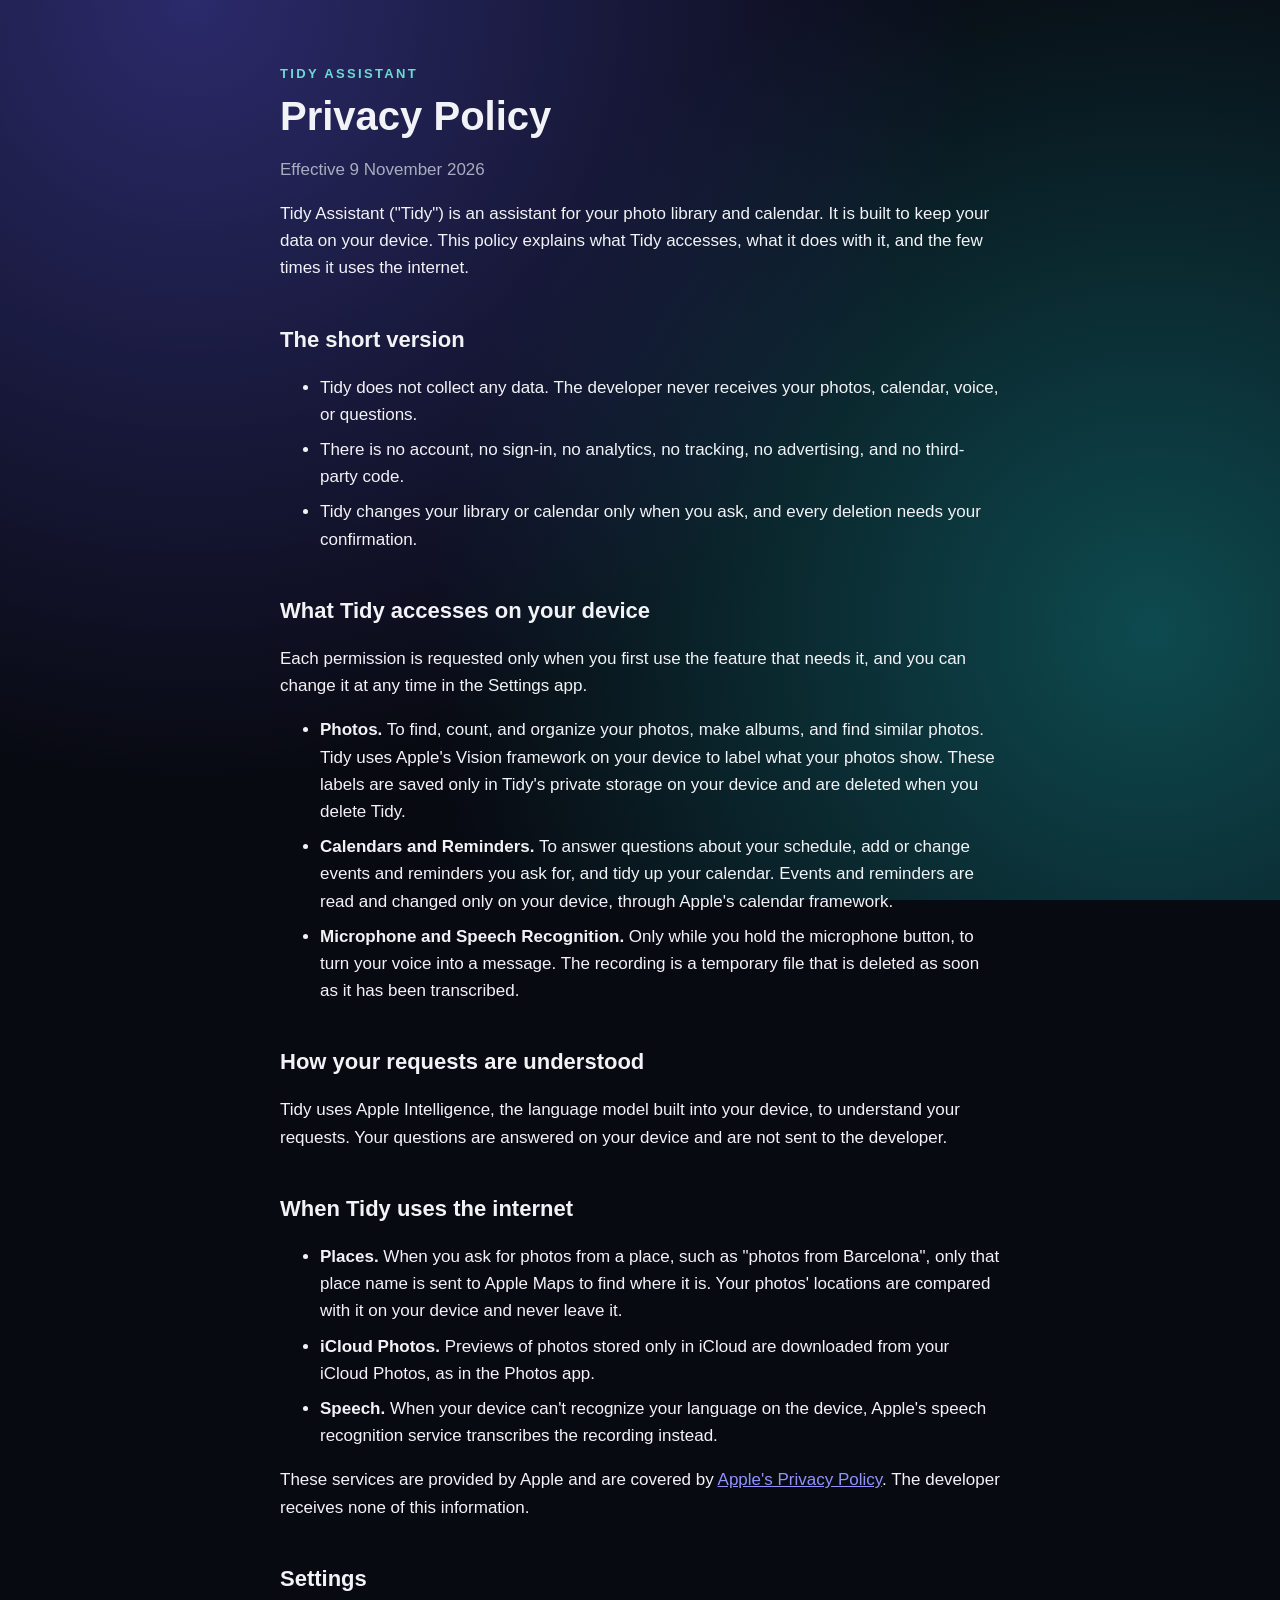
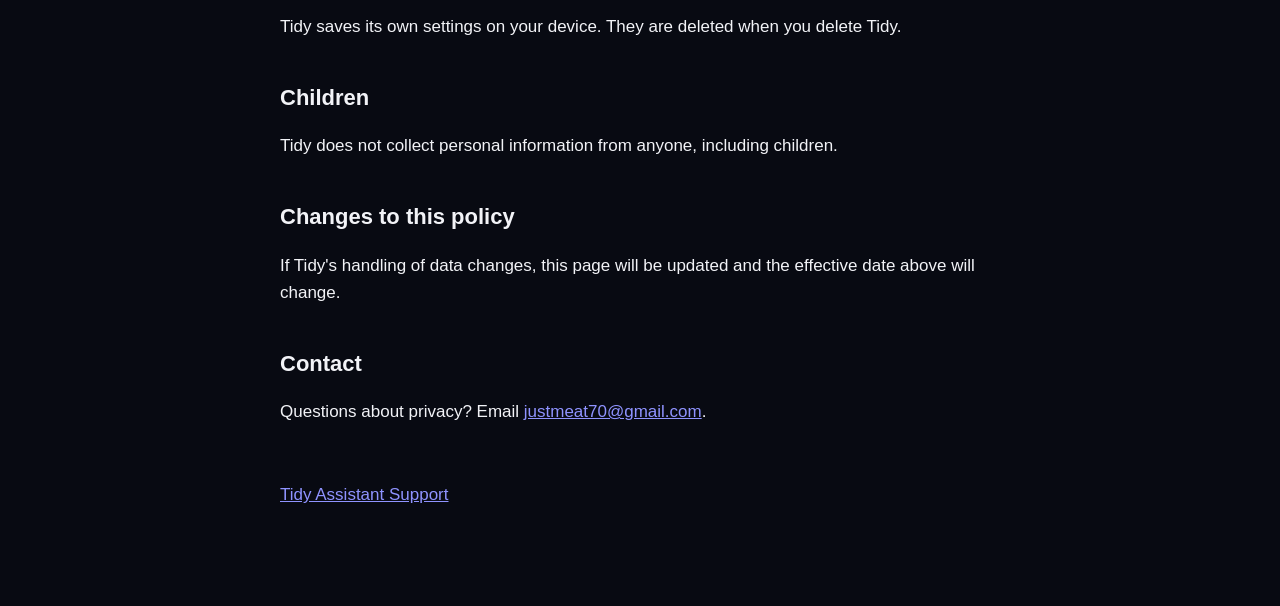
==== privacy.html @ b727bf93 "PP" ====
<!doctype html>
<html lang="en">
<head>
<meta charset="utf-8">
<meta name="viewport" content="width=device-width, initial-scale=1">
<title>Tidy Assistant – Privacy Policy</title>
<link rel="stylesheet" href="style.css">
</head>
<body>
<main>
  <p class="eyebrow">Tidy Assistant</p>
  <h1>Privacy Policy</h1>
  <p class="meta">Effective 9 November 2026</p>

  <p>Tidy Assistant ("Tidy") is an assistant for your photo library and calendar. It is built to keep your data on your device. This policy explains what Tidy accesses, what it does with it, and the few times it uses the internet.</p>

  <h2>The short version</h2>
  <ul>
    <li>Tidy does not collect any data. The developer never receives your photos, calendar, voice, or questions.</li>
    <li>There is no account, no sign-in, no analytics, no tracking, no advertising, and no third-party code.</li>
    <li>Tidy changes your library or calendar only when you ask, and every deletion needs your confirmation.</li>
  </ul>

  <h2>What Tidy accesses on your device</h2>
  <p>Each permission is requested only when you first use the feature that needs it, and you can change it at any time in the Settings app.</p>
  <ul>
    <li><strong>Photos.</strong> To find, count, and organize your photos, make albums, and find similar photos. Tidy uses Apple's Vision framework on your device to label what your photos show. These labels are saved only in Tidy's private storage on your device and are deleted when you delete Tidy.</li>
    <li><strong>Calendars and Reminders.</strong> To answer questions about your schedule, add or change events and reminders you ask for, and tidy up your calendar. Events and reminders are read and changed only on your device, through Apple's calendar framework.</li>
    <li><strong>Microphone and Speech Recognition.</strong> Only while you hold the microphone button, to turn your voice into a message. The recording is a temporary file that is deleted as soon as it has been transcribed.</li>
  </ul>

  <h2>How your requests are understood</h2>
  <p>Tidy uses Apple Intelligence, the language model built into your device, to understand your requests. Your questions are answered on your device and are not sent to the developer.</p>

  <h2>When Tidy uses the internet</h2>
  <ul>
    <li><strong>Places.</strong> When you ask for photos from a place, such as "photos from Barcelona", only that place name is sent to Apple Maps to find where it is. Your photos' locations are compared with it on your device and never leave it.</li>
    <li><strong>iCloud Photos.</strong> Previews of photos stored only in iCloud are downloaded from your iCloud Photos, as in the Photos app.</li>
    <li><strong>Speech.</strong> When your device can't recognize your language on the device, Apple's speech recognition service transcribes the recording instead.</li>
  </ul>
  <p>These services are provided by Apple and are covered by <a href="https://www.apple.com/legal/privacy/">Apple's Privacy Policy</a>. The developer receives none of this information.</p>

  <h2>Settings</h2>
  <p>Tidy saves its own settings on your device. They are deleted when you delete Tidy.</p>

  <h2>Children</h2>
  <p>Tidy does not collect personal information from anyone, including children.</p>

  <h2>Changes to this policy</h2>
  <p>If Tidy's handling of data changes, this page will be updated and the effective date above will change.</p>

  <h2>Contact</h2>
  <p>Questions about privacy? Email <a href="mailto:justmeat70@gmail.com">justmeat70@gmail.com</a>.</p>

  <p class="footer"><a href="index.html">Tidy Assistant Support</a></p>
</main>
</body>
</html>
---- style.css ----
:root {
  color-scheme: dark;
  --text: #f2f3f7;
  --muted: #a9adbd;
  --accent: #6fd9d3;
  --link: #8f93ff;
}

body {
  margin: 0;
  background: radial-gradient(circle at 15% 0%, #2b2a6b 0%, transparent 55%),
              radial-gradient(circle at 90% 70%, #0d4a4f 0%, transparent 55%),
              #080a12;
  background-attachment: fixed;
  color: var(--text);
  font: 17px/1.6 -apple-system, BlinkMacSystemFont, "Helvetica Neue", sans-serif;
}

main {
  max-width: 720px;
  margin: 0 auto;
  padding: 64px 20px 80px;
}

.eyebrow {
  color: var(--accent);
  font-size: 13px;
  font-weight: 600;
  letter-spacing: 0.18em;
  text-transform: uppercase;
  margin: 0 0 8px;
}

h1 {
  font-size: 40px;
  line-height: 1.15;
  margin: 0 0 12px;
}

h2 {
  font-size: 22px;
  margin: 40px 0 8px;
}

.meta, .footer {
  color: var(--muted);
}

.footer {
  margin-top: 56px;
}

a {
  color: var(--link);
}

li {
  margin-bottom: 8px;
}
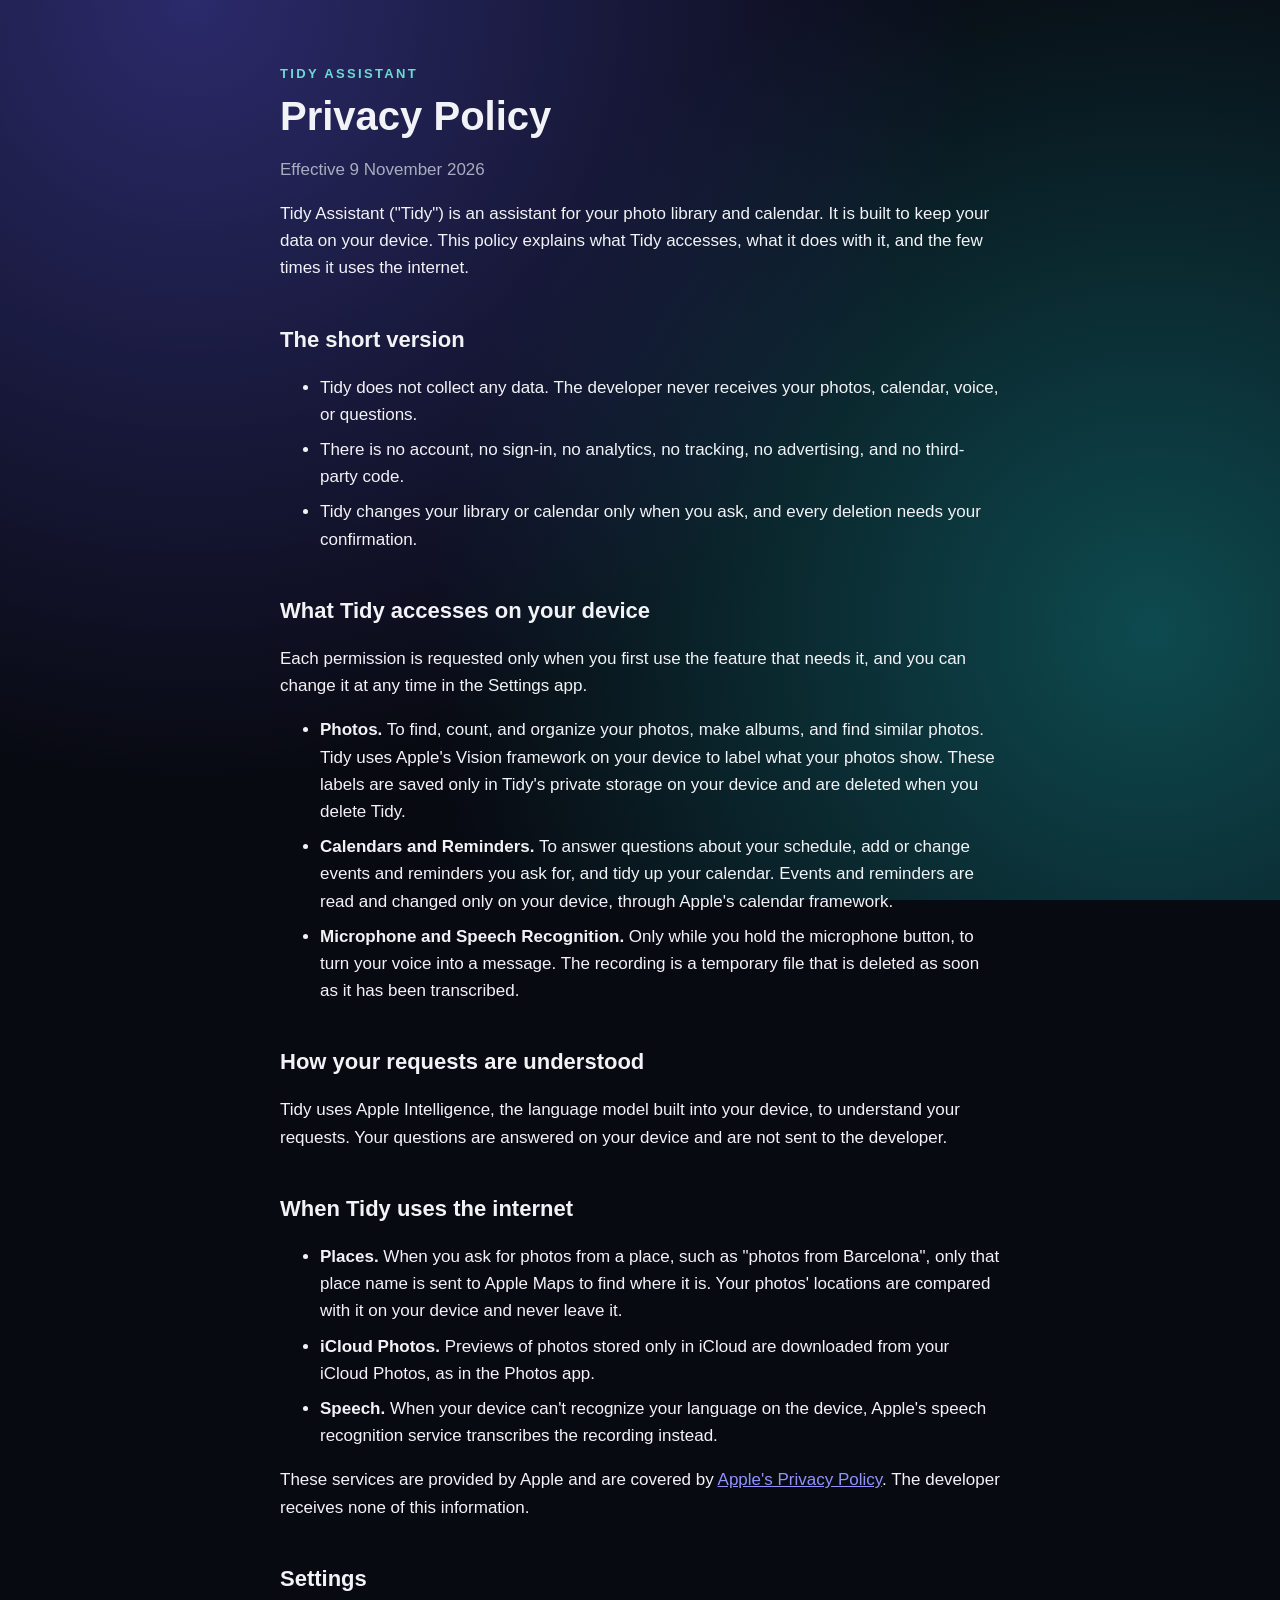
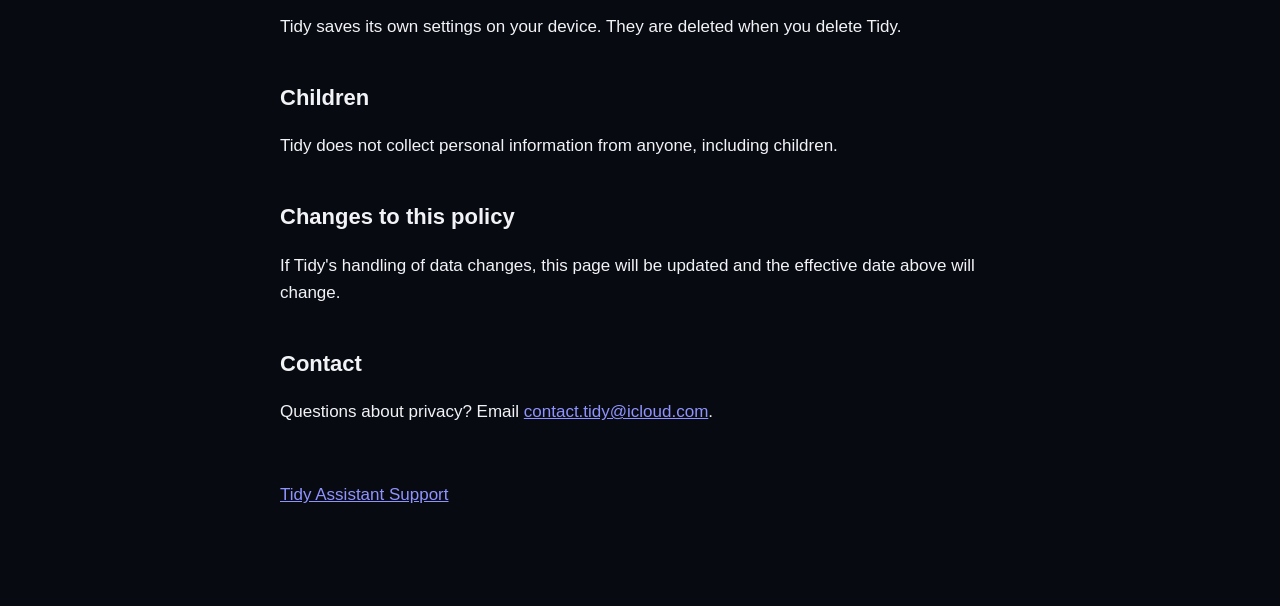
==== commit f4830259: "update email" ====
--- a/privacy.html
+++ b/privacy.html
@@ -50,7 +50,7 @@
   <p>If Tidy's handling of data changes, this page will be updated and the effective date above will change.</p>
 
   <h2>Contact</h2>
-  <p>Questions about privacy? Email <a href="mailto:justmeat70@gmail.com">justmeat70@gmail.com</a>.</p>
+  <p>Questions about privacy? Email <a href="mailto:contact.tidy@icloud.com">contact.tidy@icloud.com</a>.</p>
 
   <p class="footer"><a href="index.html">Tidy Assistant Support</a></p>
 </main>
